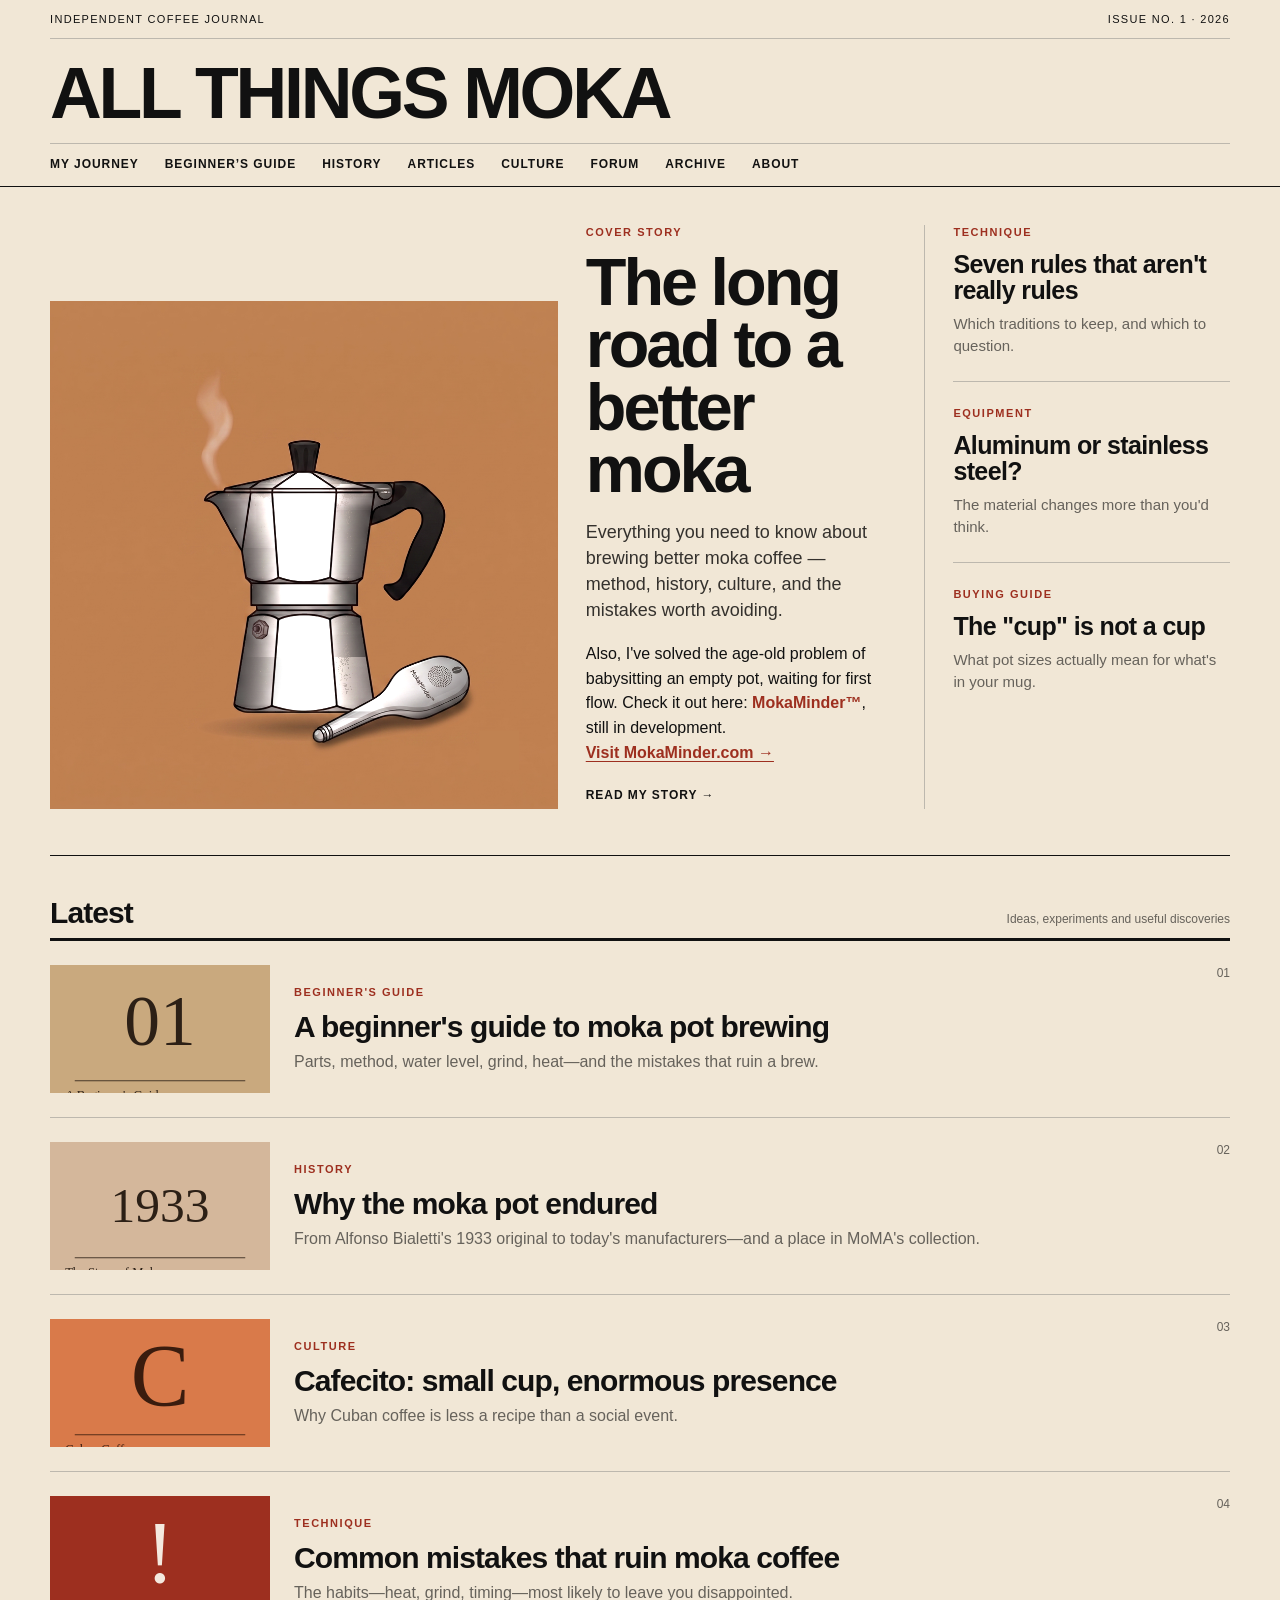
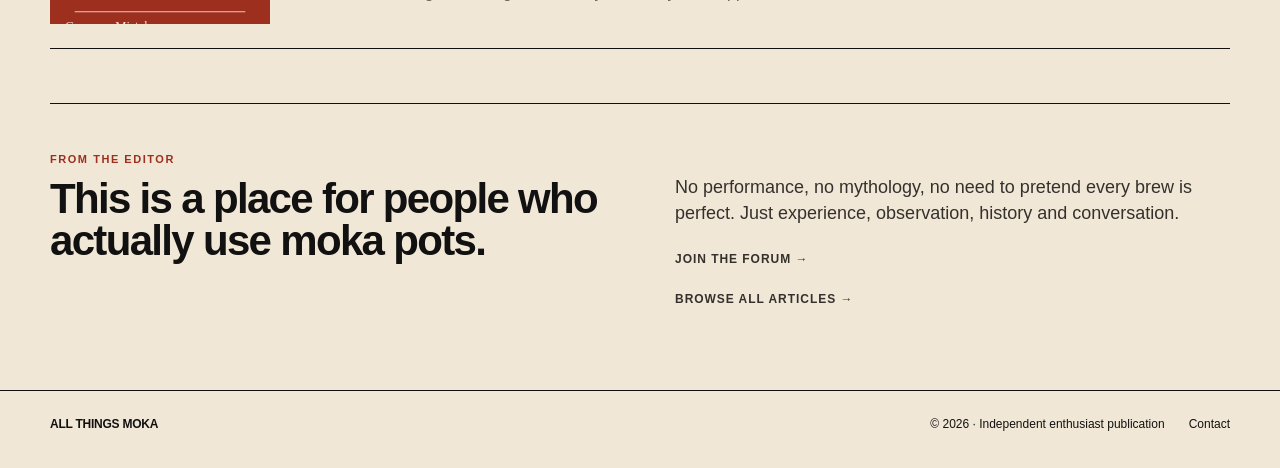
==== index.html @ 4fb70449 "Add files via upload" ====
<!doctype html>
<html lang="en">
<head>
<meta charset="utf-8">
<meta name="viewport" content="width=device-width,initial-scale=1">
<title>All Things Moka</title>
<meta name="description" content="An independent magazine devoted to moka coffee, technique, history and culture.">
<link rel="stylesheet" href="style.css">
</head>
<body>
<header class="masthead">
  <div class="masthead-top wrap">
    <span>Independent coffee journal</span>
    <span>Issue No. 1 · 2026</span>
  </div>
  <div class="brand-row wrap">
    <a class="brand" href="index.html">ALL THINGS MOKA</a>
  </div>
  <nav class="nav wrap" aria-label="Main navigation">
    <a href="my-moka-journey.html">My Journey</a>
    <a href="brewing-guide.html">Beginner’s Guide</a>
    <a href="moka-pot-history.html">History</a>
    <a href="articles.html">Articles</a>
    <a href="cuban-coffee.html">Culture</a>
    <a href="forum.html">Forum</a>
    <a href="archive.html">Archive</a>
    <a href="about.html">About</a>
  </nav>
</header>

<main class="wrap">
  <section class="lead-grid">
    <article class="lead-story">
      <a class="lead-image" href="my-moka-journey.html"><img src="hero.png" alt="Illustrated moka pot"></a>
      <div class="lead-copy">
        <p class="kicker">Cover story</p>
        <h1><a href="my-moka-journey.html">The long road to a better moka</a></h1>
        <p class="dek">Everything you need to know about brewing better moka coffee — method, history, culture, and the mistakes worth avoiding.</p>
        <p class="mokaminder-intro">Also, I've solved the age-old problem of babysitting an empty pot, waiting for first flow. Check it out here: <strong class="mokaminder-name">MokaMinder™</strong>, still in development. <a class="mokaminder-name" href="https://mokaminder.com" target="_blank" rel="noopener">Visit MokaMinder.com →</a></p>
        <a class="read-link" href="my-moka-journey.html">Read my story →</a>
      </div>
    </article>

    <aside class="side-stories">
      <article>
        <p class="kicker">Technique</p>
        <h2><a href="moka-myths.html">Seven rules that aren't really rules</a></h2>
        <p>Which traditions to keep, and which to question.</p>
      </article>
      <article>
        <p class="kicker">Equipment</p>
        <h2><a href="aluminum-vs-stainless.html">Aluminum or stainless steel?</a></h2>
        <p>The material changes more than you'd think.</p>
      </article>
      <article>
        <p class="kicker">Buying guide</p>
        <h2><a href="moka-pot-sizes.html">The "cup" is not a cup</a></h2>
        <p>What pot sizes actually mean for what's in your mug.</p>
      </article>
    </aside>
  </section>

  <section class="latest">
    <div class="section-head">
      <h2>Latest</h2>
      <span>Ideas, experiments and useful discoveries</span>
    </div>

    <div class="story-list">
      <article class="story-row">
        <a class="story-image" href="brewing-guide.html"><img src="guide.svg" alt="A beginner's guide to moka pot brewing"></a>
        <div>
          <p class="kicker">Beginner's Guide</p>
          <h3><a href="brewing-guide.html">A beginner's guide to moka pot brewing</a></h3>
          <p>Parts, method, water level, grind, heat—and the mistakes that ruin a brew.</p>
        </div>
        <span class="number">01</span>
      </article>

      <article class="story-row">
        <a class="story-image" href="moka-pot-history.html"><img src="history.svg" alt="Historic moka pot"></a>
        <div>
          <p class="kicker">History</p>
          <h3><a href="moka-pot-history.html">Why the moka pot endured</a></h3>
          <p>From Alfonso Bialetti's 1933 original to today's manufacturers—and a place in MoMA's collection.</p>
        </div>
        <span class="number">02</span>
      </article>

      <article class="story-row">
        <a class="story-image" href="cuban-coffee.html"><img src="cuban.svg" alt="Cuban coffee"></a>
        <div>
          <p class="kicker">Culture</p>
          <h3><a href="cuban-coffee.html">Cafecito: small cup, enormous presence</a></h3>
          <p>Why Cuban coffee is less a recipe than a social event.</p>
        </div>
        <span class="number">03</span>
      </article>

      <article class="story-row">
        <a class="story-image" href="brewing-guide.html#common-mistakes"><img src="mistakes.svg" alt="Common mistakes that ruin moka coffee"></a>
        <div>
          <p class="kicker">Technique</p>
          <h3><a href="brewing-guide.html#common-mistakes">Common mistakes that ruin moka coffee</a></h3>
          <p>The habits—heat, grind, timing—most likely to leave you disappointed.</p>
        </div>
        <span class="number">04</span>
      </article>
    </div>
  </section>

  <section class="closing-grid">
    <div>
      <p class="kicker">From the editor</p>
      <h2>This is a place for people who actually use moka pots.</h2>
    </div>
    <div>
      <p>No performance, no mythology, no need to pretend every brew is perfect. Just experience, observation, history and conversation.</p>
      <a class="read-link" href="forum.html">Join the forum →</a>
      <p style="margin-top:14px"><a class="read-link" href="articles.html">Browse all articles →</a></p>
    </div>
  </section>
</main>

<footer class="footer">
  <div class="wrap footer-inner">
    <strong>ALL THINGS MOKA</strong>
    <span>© 2026 · Independent enthusiast publication</span>
    <a href="contact.html">Contact</a>
  </div>
</footer>
</body>
</html>
---- style.css ----
:root{
  --paper:#f1e7d6;
  --ink:#111;
  --muted:#66625b;
  --rule:#bdb8ae;
  --accent:#9d2f1f;
  --max:1180px;
}
*{box-sizing:border-box}
html{scroll-behavior:smooth}
body{margin:0;background:var(--paper);color:var(--ink);font-family:Arial,Helvetica,sans-serif;line-height:1.45}
a{color:inherit;text-decoration:none}
img{display:block;max-width:100%}
.wrap{width:min(var(--max),calc(100% - 40px));margin:auto}
.masthead{border-bottom:1px solid var(--ink);background:var(--paper)}
.masthead-top{display:flex;justify-content:space-between;padding:12px 0 10px;border-bottom:1px solid var(--rule);font-size:11px;letter-spacing:.12em;text-transform:uppercase}
.brand-row{padding:22px 0 18px}
.brand{display:inline-block;font-size:clamp(34px,5.6vw,72px);font-weight:900;letter-spacing:-.045em;line-height:.9}
.nav{display:flex;gap:26px;flex-wrap:wrap;padding:12px 0;border-top:1px solid var(--rule);font-size:12px;font-weight:700;letter-spacing:.08em;text-transform:uppercase}
.nav a:hover,.read-link:hover{color:var(--accent)}
.lead-grid{display:grid;grid-template-columns:minmax(0,2.2fr) minmax(270px,.8fr);gap:34px;padding:38px 0 46px;border-bottom:1px solid var(--ink)}
.lead-story{display:grid;grid-template-columns:minmax(0,1.25fr) minmax(280px,.75fr);gap:28px;align-items:end}
.lead-image{background:#ddd5ca;min-height:500px;display:grid;place-items:center;overflow:hidden}
.lead-image img{width:100%;height:100%;object-fit:cover}
.lead-copy{padding-bottom:4px}
.kicker{margin:0 0 10px;color:var(--accent);font-size:11px;font-weight:800;letter-spacing:.14em;text-transform:uppercase}
h1,h2,h3,p{margin-top:0}
.lead-copy h1{font-size:clamp(42px,5.2vw,74px);line-height:.94;letter-spacing:-.045em;margin:0 0 18px}
.lead-copy h1 a:hover,.side-stories h2 a:hover,.story-row h3 a:hover{color:var(--accent)}
.dek{font-size:18px;line-height:1.45;color:#34312d;margin-bottom:18px}
.read-link{font-size:12px;font-weight:800;letter-spacing:.08em;text-transform:uppercase}
.side-stories{border-left:1px solid var(--rule);padding-left:28px}
.side-stories article{padding:0 0 24px;margin:0 0 24px;border-bottom:1px solid var(--rule)}
.side-stories article:last-child{border-bottom:0;margin-bottom:0;padding-bottom:0}
.side-stories h2{font-size:25px;line-height:1.05;letter-spacing:-.025em;margin:0 0 10px}
.side-stories p:not(.kicker){color:var(--muted);font-size:15px;margin:0}
.latest{padding:42px 0 54px}
.section-head{display:flex;justify-content:space-between;align-items:end;padding-bottom:10px;border-bottom:3px solid var(--ink)}
.section-head h2{font-size:30px;line-height:1;margin:0;letter-spacing:-.03em}
.section-head span{font-size:12px;color:var(--muted)}
.story-list{border-bottom:1px solid var(--ink)}
.story-row{display:grid;grid-template-columns:220px minmax(0,1fr) 54px;gap:24px;align-items:center;padding:24px 0;border-bottom:1px solid var(--rule)}
.story-row:last-child{border-bottom:0}
.story-image{height:128px;background:#ddd5ca;overflow:hidden}
.story-image img{width:100%;height:100%;object-fit:cover}
.story-row h3{font-size:30px;line-height:1.04;letter-spacing:-.03em;margin:0 0 8px}
.story-row p:not(.kicker){color:var(--muted);margin:0}
.number{justify-self:end;align-self:start;font-size:12px;color:var(--muted)}
.closing-grid{display:grid;grid-template-columns:1fr 1fr;gap:70px;padding:48px 0 62px;border-top:1px solid var(--ink)}
.closing-grid h2{font-size:42px;line-height:1;letter-spacing:-.04em;margin:0}
.closing-grid>div:last-child{font-size:18px;color:#34312d;padding-top:22px}
.footer{border-top:1px solid var(--ink);padding:25px 0 34px}
.footer-inner{display:grid;grid-template-columns:1fr auto auto;gap:24px;align-items:center;font-size:12px}
.footer strong{letter-spacing:-.02em}

/* Article pages */
.topbar{display:none}
.site-header{border-bottom:1px solid var(--ink);padding:22px 0 0}
.site-header .brand{font-size:42px}
.tagline{color:var(--muted);margin:8px 0 16px;font-size:14px}
.article-shell{width:min(800px,calc(100% - 40px));margin:48px auto 70px}
.article-shell .eyebrow{display:block;color:var(--accent);font-size:11px;font-weight:800;letter-spacing:.14em;text-transform:uppercase;margin-bottom:12px}
.article-shell h1{font-size:clamp(42px,7vw,74px);line-height:.95;letter-spacing:-.045em;margin:0 0 22px}
.article-shell h2{font-size:30px;line-height:1.05;letter-spacing:-.03em;margin-top:42px}
.article-shell p,.article-shell li{font-size:18px;line-height:1.65}
.lede{font-size:23px!important;line-height:1.45!important;color:#34312d}
.pullquote{font-size:30px;line-height:1.2;font-weight:700;letter-spacing:-.02em;border-top:1px solid var(--ink);border-bottom:1px solid var(--ink);padding:24px 0;margin:36px 0}
.small{font-size:13px!important;color:var(--muted)}
.button{display:inline-block;border-bottom:1px solid var(--ink);padding-bottom:3px;font-size:12px;font-weight:800;letter-spacing:.08em;text-transform:uppercase}

@media(max-width:900px){
  .lead-grid{grid-template-columns:1fr}
  .lead-story{grid-template-columns:1fr}
  .lead-image{min-height:360px}
  .side-stories{border-left:0;border-top:1px solid var(--rule);padding:26px 0 0;display:grid;grid-template-columns:repeat(3,1fr);gap:24px}
  .side-stories article{border-bottom:0;border-right:1px solid var(--rule);padding-right:20px}
  .side-stories article:last-child{border-right:0}
}
@media(max-width:680px){
  .wrap{width:min(var(--max),calc(100% - 26px))}
  .masthead-top span:last-child{display:none}
  .brand{font-size:38px}
  .nav{gap:16px}
  .lead-grid{padding-top:24px}
  .lead-copy h1{font-size:46px}
  .side-stories{grid-template-columns:1fr}
  .side-stories article{border-right:0;border-bottom:1px solid var(--rule);padding:0 0 20px}
  .story-row{grid-template-columns:112px 1fr;gap:16px}
  .story-image{height:94px}
  .story-row h3{font-size:22px}
  .number{display:none}
  .section-head span{display:none}
  .closing-grid{grid-template-columns:1fr;gap:20px}
  .closing-grid h2{font-size:34px}
  .footer-inner{grid-template-columns:1fr;gap:8px}
}

.mokaminder-intro{font-size:1rem;line-height:1.55;margin:1.15rem 0 1rem;max-width:52rem}.mokaminder-intro a{font-weight:700;text-decoration:underline;text-underline-offset:3px;white-space:nowrap}
.article-shell>p>a[href*="mokaminder"]{white-space:nowrap}
.mokaminder-name{color:var(--accent);font-weight:800}
a.mokaminder-name{text-decoration:underline;text-underline-offset:3px;white-space:nowrap}

/* Resource box + article lists */
.article-shell ul,.article-shell ol{padding-left:22px}
.article-shell li{margin:0 0 10px}
.article-shell li strong{color:var(--ink)}
.resource-box{border:1px solid var(--ink);background:#efe9dd;padding:clamp(20px,4vw,32px);margin:42px 0 12px}
.resource-box h2{margin-top:0;font-size:26px}
.resource-box ul{margin:0;padding-left:20px}
.resource-box li{font-size:16px;line-height:1.55;margin-bottom:10px}
.resource-box a{text-decoration:underline;text-underline-offset:3px;font-weight:700}
.resource-box a:hover{color:var(--accent)}
.article-shell a[target="_blank"]{text-decoration:underline;text-underline-offset:3px}
.article-shell a[target="_blank"]:hover{color:var(--accent)}
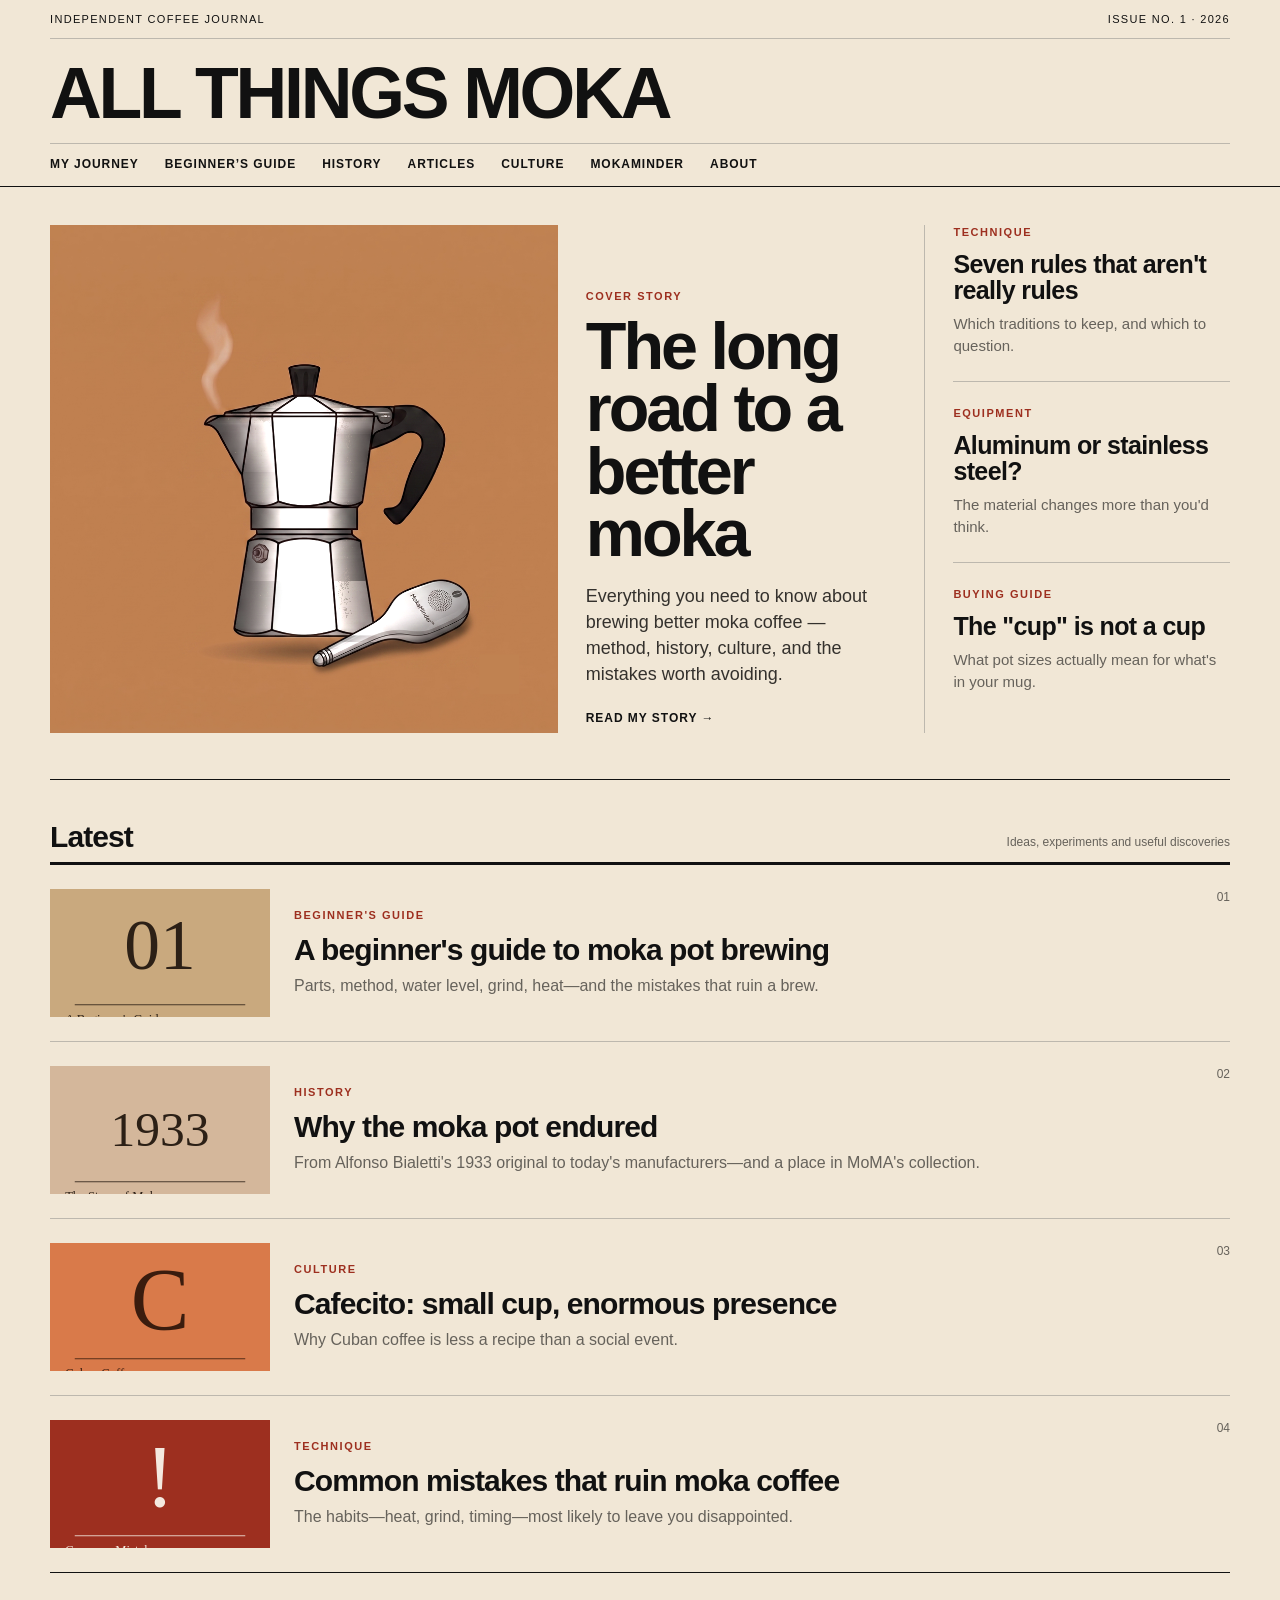
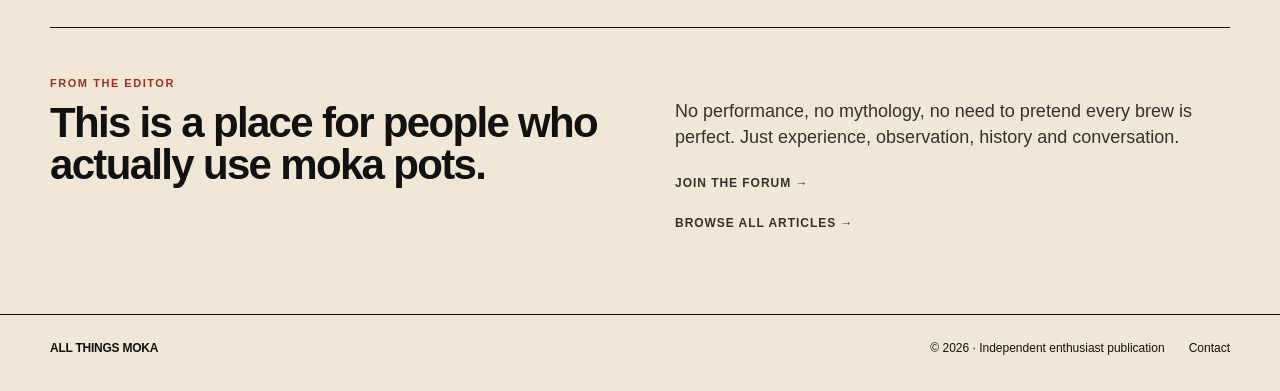
==== commit 36ed6791: "Add files via upload" ====
--- a/index.html
+++ b/index.html
@@ -22,8 +22,7 @@
     <a href="moka-pot-history.html">History</a>
     <a href="articles.html">Articles</a>
     <a href="cuban-coffee.html">Culture</a>
-    <a href="forum.html">Forum</a>
-    <a href="archive.html">Archive</a>
+    <a href="https://mokaminder.com" target="_blank" rel="noopener">MokaMinder</a>
     <a href="about.html">About</a>
   </nav>
 </header>
@@ -36,7 +35,6 @@
         <p class="kicker">Cover story</p>
         <h1><a href="my-moka-journey.html">The long road to a better moka</a></h1>
         <p class="dek">Everything you need to know about brewing better moka coffee — method, history, culture, and the mistakes worth avoiding.</p>
-        <p class="mokaminder-intro">Also, I've solved the age-old problem of babysitting an empty pot, waiting for first flow. Check it out here: <strong class="mokaminder-name">MokaMinder™</strong>, still in development. <a class="mokaminder-name" href="https://mokaminder.com" target="_blank" rel="noopener">Visit MokaMinder.com →</a></p>
         <a class="read-link" href="my-moka-journey.html">Read my story →</a>
       </div>
     </article>
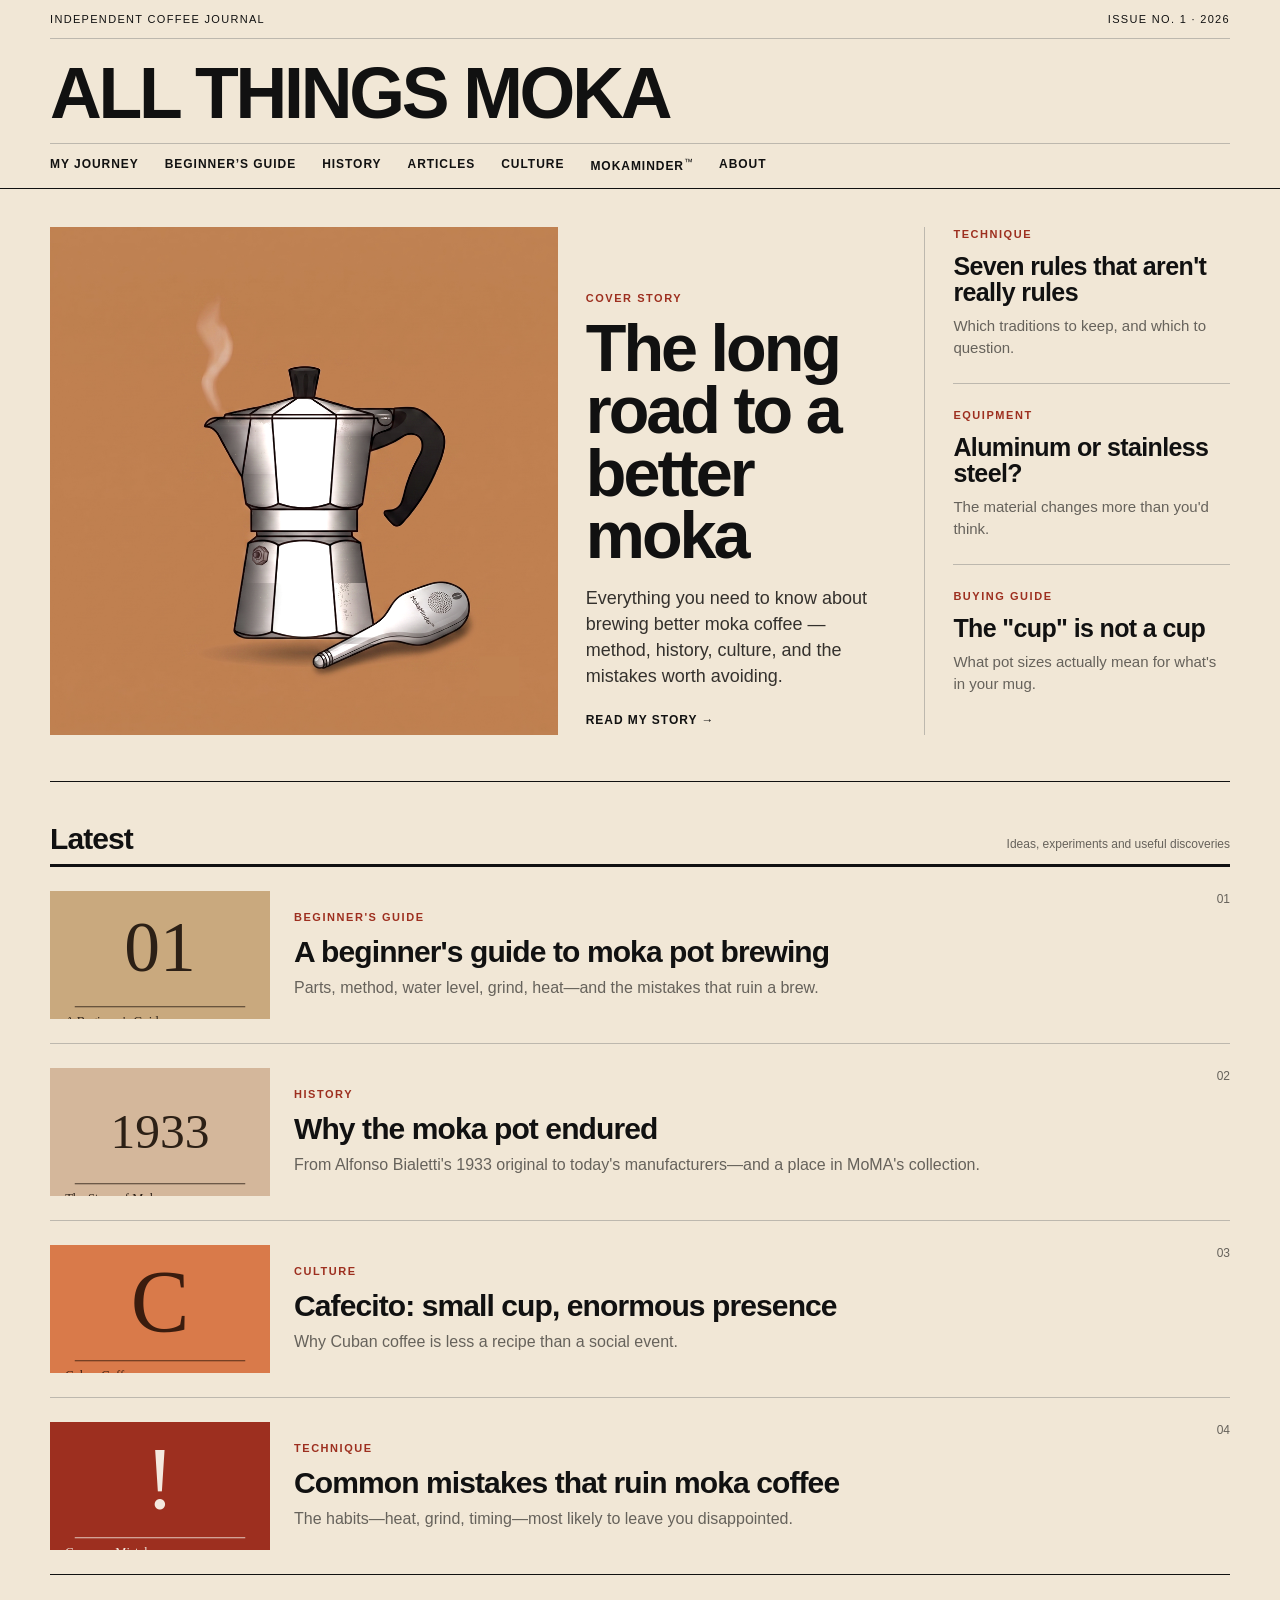
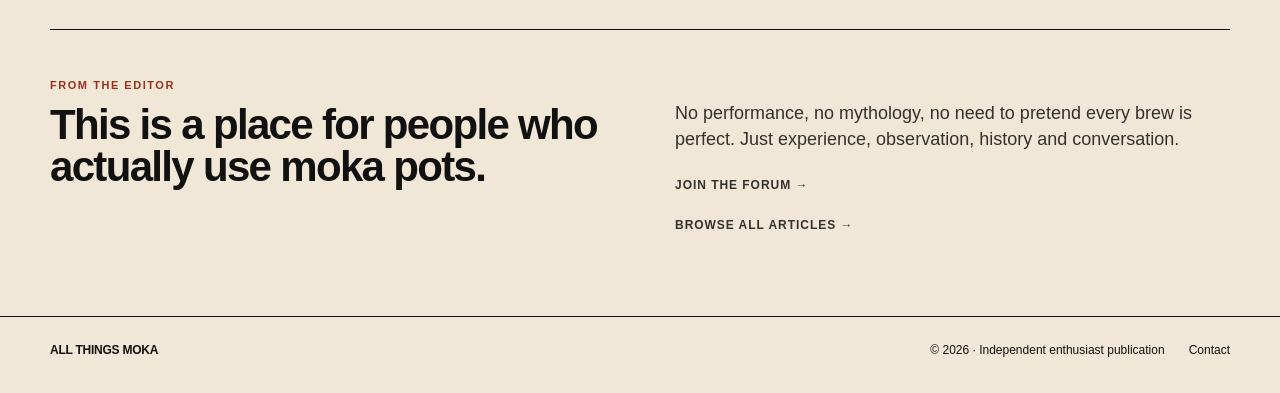
==== commit 93102e38: "Add files via upload" ====
--- a/index.html
+++ b/index.html
@@ -22,7 +22,7 @@
     <a href="moka-pot-history.html">History</a>
     <a href="articles.html">Articles</a>
     <a href="cuban-coffee.html">Culture</a>
-    <a href="https://mokaminder.com" target="_blank" rel="noopener">MokaMinder</a>
+    <a href="https://mokaminder.com" target="_blank" rel="noopener">MokaMinder<span class="tm">™</span></a>
     <a href="about.html">About</a>
   </nav>
 </header>
--- a/style.css
+++ b/style.css
@@ -17,6 +17,7 @@
 .brand-row{padding:22px 0 18px}
 .brand{display:inline-block;font-size:clamp(34px,5.6vw,72px);font-weight:900;letter-spacing:-.045em;line-height:.9}
 .nav{display:flex;gap:26px;flex-wrap:wrap;padding:12px 0;border-top:1px solid var(--rule);font-size:12px;font-weight:700;letter-spacing:.08em;text-transform:uppercase}
+.nav .tm{font-weight:400;letter-spacing:normal;text-transform:none;font-size:9px;vertical-align:super}
 .nav a:hover,.read-link:hover{color:var(--accent)}
 .lead-grid{display:grid;grid-template-columns:minmax(0,2.2fr) minmax(270px,.8fr);gap:34px;padding:38px 0 46px;border-bottom:1px solid var(--ink)}
 .lead-story{display:grid;grid-template-columns:minmax(0,1.25fr) minmax(280px,.75fr);gap:28px;align-items:end}
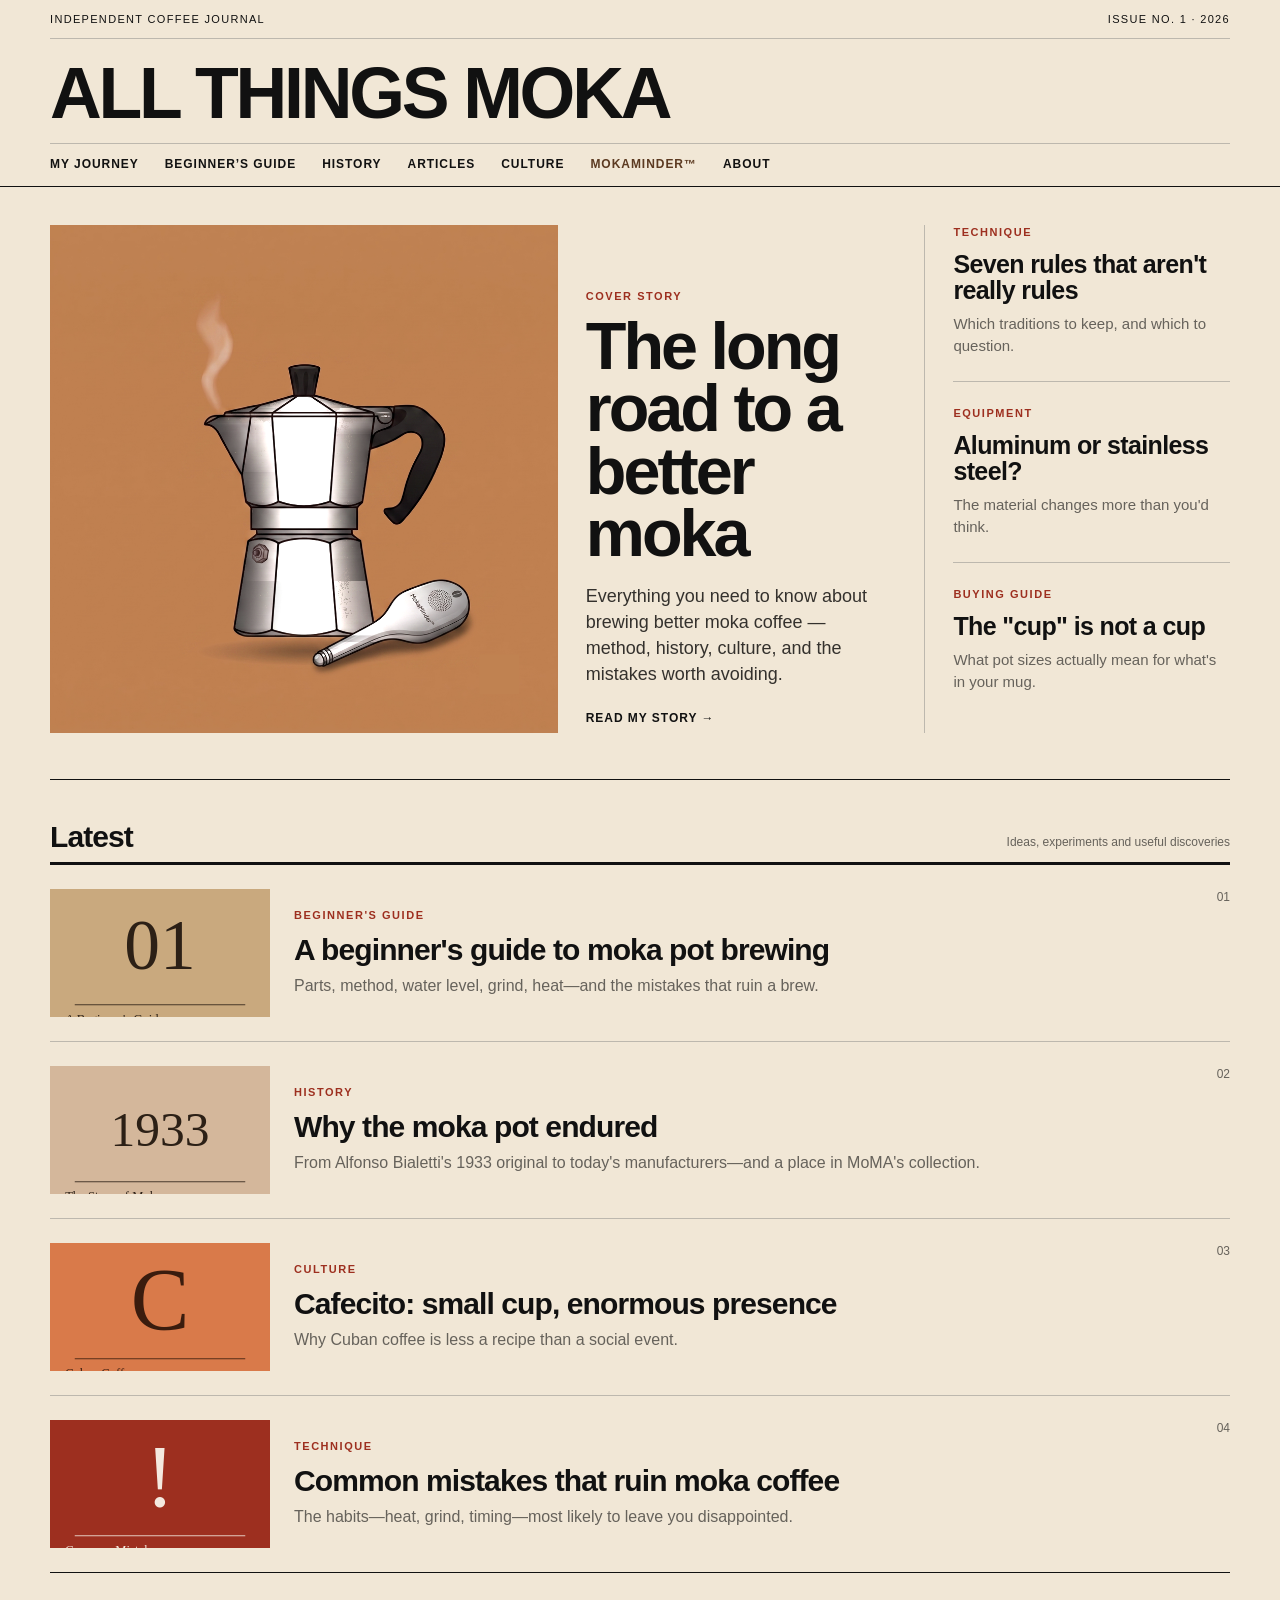
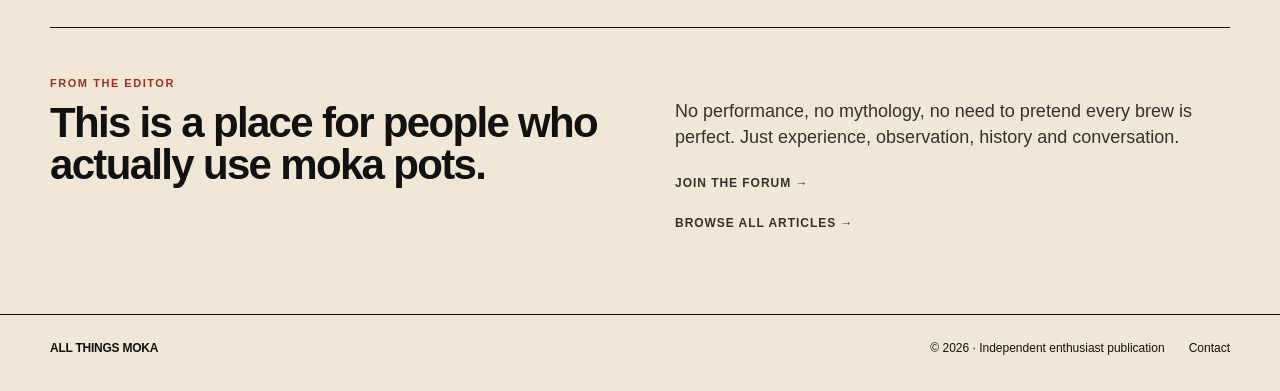
==== commit 10576e7e: "Add files via upload" ====
--- a/index.html
+++ b/index.html
@@ -22,7 +22,7 @@
     <a href="moka-pot-history.html">History</a>
     <a href="articles.html">Articles</a>
     <a href="cuban-coffee.html">Culture</a>
-    <a href="https://mokaminder.com" target="_blank" rel="noopener">MokaMinder<span class="tm">™</span></a>
+    <a href="https://mokaminder.com" target="_blank" rel="noopener" class="mokaminder-tab">MokaMinder™</a>
     <a href="about.html">About</a>
   </nav>
 </header>
--- a/style.css
+++ b/style.css
@@ -17,7 +17,7 @@
 .brand-row{padding:22px 0 18px}
 .brand{display:inline-block;font-size:clamp(34px,5.6vw,72px);font-weight:900;letter-spacing:-.045em;line-height:.9}
 .nav{display:flex;gap:26px;flex-wrap:wrap;padding:12px 0;border-top:1px solid var(--rule);font-size:12px;font-weight:700;letter-spacing:.08em;text-transform:uppercase}
-.nav .tm{font-weight:400;letter-spacing:normal;text-transform:none;font-size:9px;vertical-align:super}
+.nav a.mokaminder-tab{color:#5c3a21}
 .nav a:hover,.read-link:hover{color:var(--accent)}
 .lead-grid{display:grid;grid-template-columns:minmax(0,2.2fr) minmax(270px,.8fr);gap:34px;padding:38px 0 46px;border-bottom:1px solid var(--ink)}
 .lead-story{display:grid;grid-template-columns:minmax(0,1.25fr) minmax(280px,.75fr);gap:28px;align-items:end}
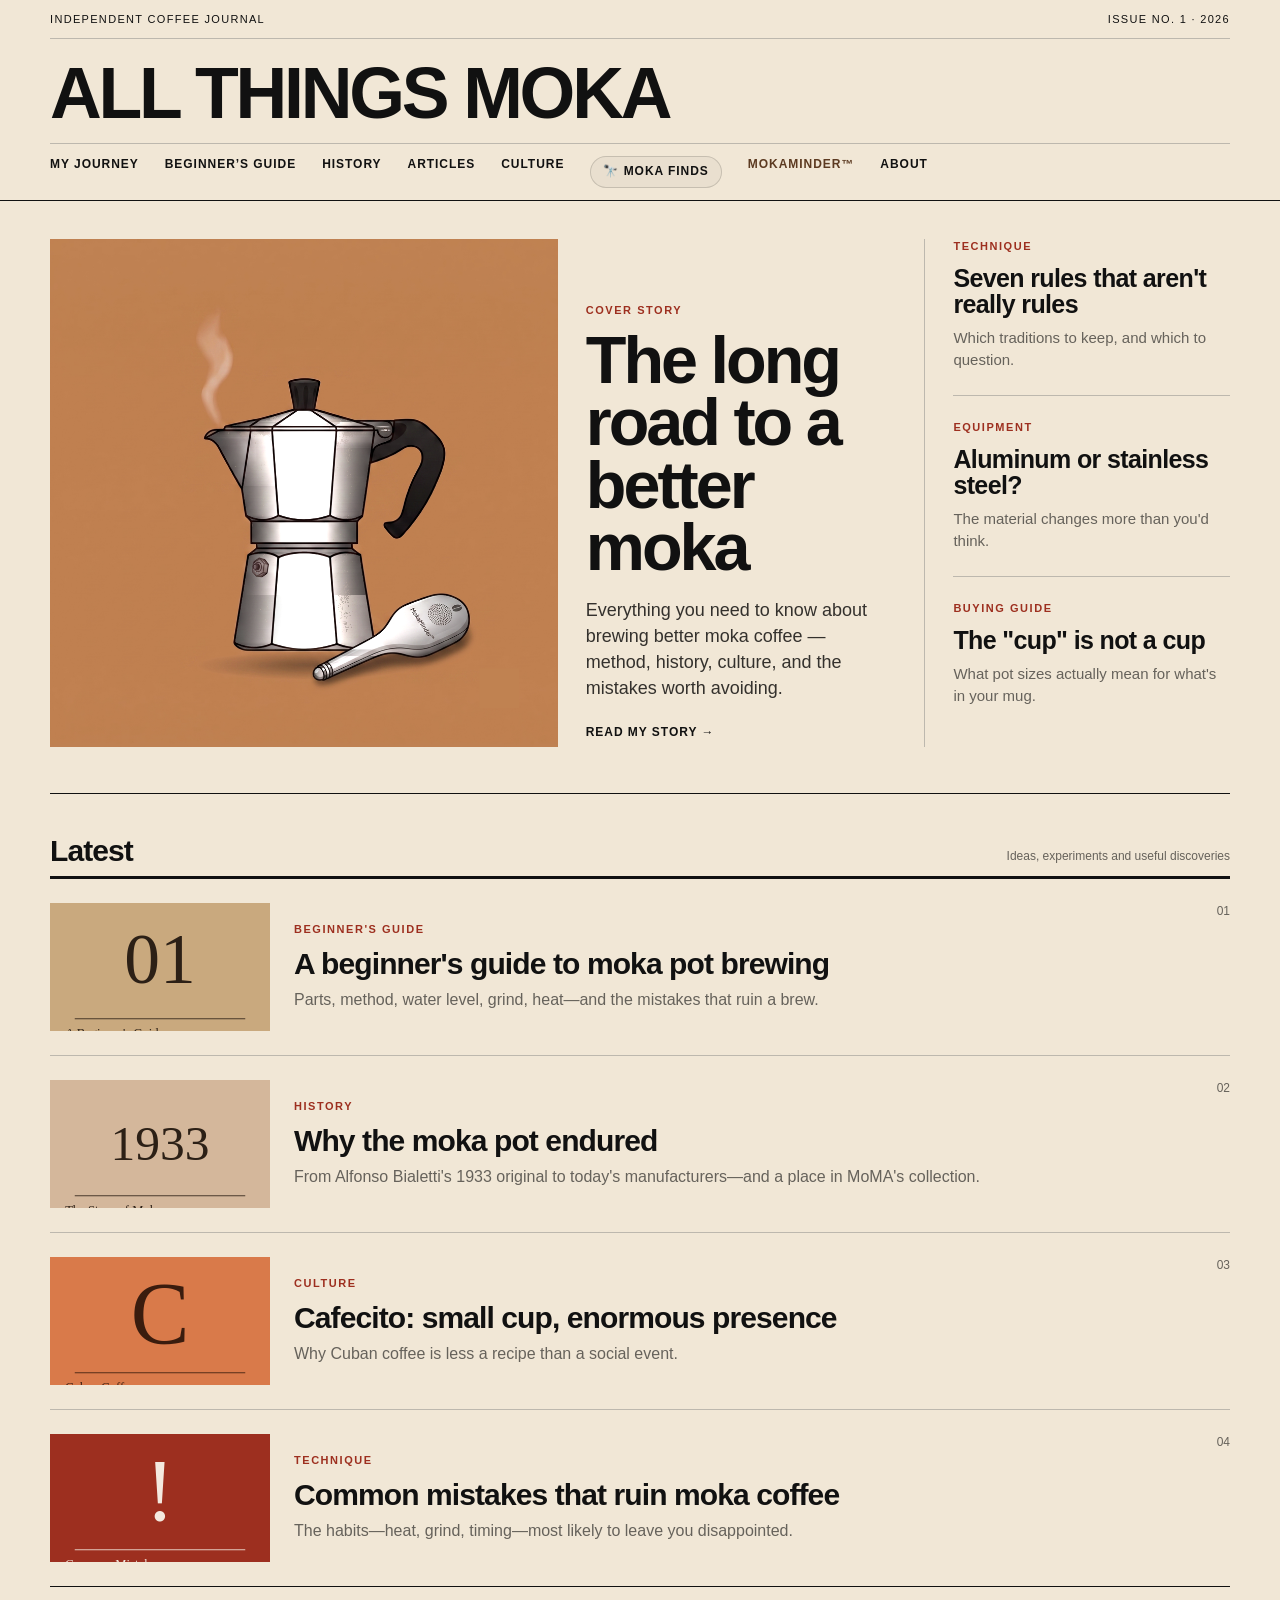
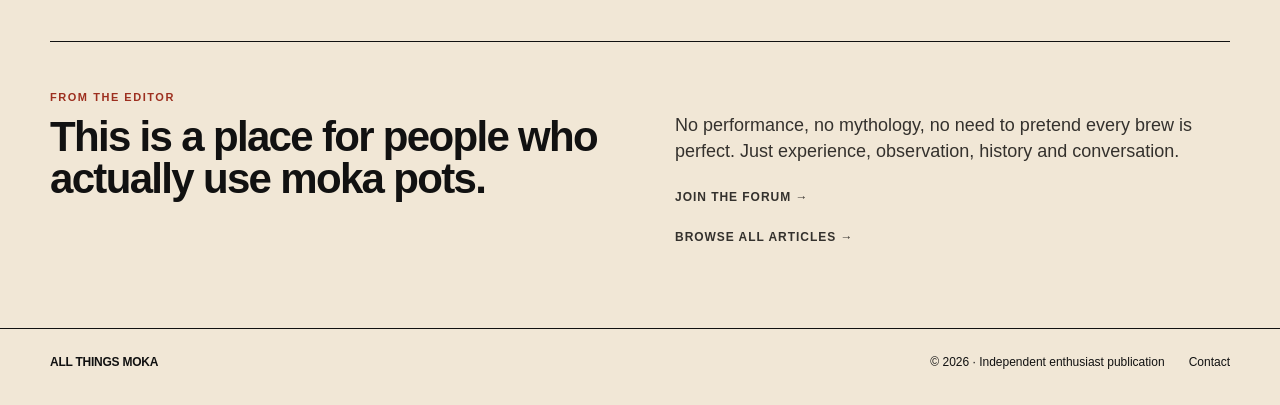
==== commit 4467b39d: "index.html" ====
--- a/index.html
+++ b/index.html
@@ -6,6 +6,50 @@
 <title>All Things Moka</title>
 <meta name="description" content="An independent magazine devoted to moka coffee, technique, history and culture.">
 <link rel="stylesheet" href="style.css">
+<style>
+  /* --- Moka Finds dropdown (self-contained; safe to move into style.css later) --- */
+  .nav-dropdown { position: relative; display: inline-block; }
+  .nav-dropdown summary {
+    cursor: pointer;
+    list-style: none;
+    padding: 6px 12px;
+    border-radius: 999px;
+    border: 1px solid rgba(0,0,0,0.15);
+    font: inherit;
+    color: inherit;
+    background: rgba(0,0,0,0.03);
+    transition: background 0.15s ease;
+  }
+  .nav-dropdown summary::-webkit-details-marker { display: none; }
+  .nav-dropdown summary:hover { background: rgba(0,0,0,0.08); }
+  .nav-dropdown[open] summary { background: rgba(0,0,0,0.1); }
+  .nav-dropdown-panel {
+    position: absolute;
+    top: calc(100% + 8px);
+    left: 0;
+    min-width: 260px;
+    background: #fff;
+    border: 1px solid rgba(0,0,0,0.12);
+    border-radius: 10px;
+    box-shadow: 0 8px 24px rgba(0,0,0,0.12);
+    padding: 8px;
+    display: flex;
+    flex-direction: column;
+    gap: 2px;
+    z-index: 20;
+  }
+  .nav-dropdown-panel a {
+    padding: 8px 10px;
+    border-radius: 6px;
+    font-size: 0.92em;
+    white-space: normal;
+    text-decoration: none;
+  }
+  .nav-dropdown-panel a:hover { background: rgba(0,0,0,0.06); }
+  @media (max-width: 640px) {
+    .nav-dropdown-panel { left: auto; right: 0; }
+  }
+</style>
 </head>
 <body>
 <header class="masthead">
@@ -22,6 +66,15 @@
     <a href="moka-pot-history.html">History</a>
     <a href="articles.html">Articles</a>
     <a href="cuban-coffee.html">Culture</a>
+    <details class="nav-dropdown">
+      <summary>🔭 Moka Finds</summary>
+      <div class="nav-dropdown-panel">
+        <a href="https://www.flickr.com/photos/203706660@N04/albums/72177720329794274/" target="_blank" rel="noopener">🗄️ The 860-pot archive — one collector's Flickr catalog</a>
+        <a href="https://ibb.co/album/C5qq0c" target="_blank" rel="noopener">🗄️ Same collector, on ImgBB — sortable by name</a>
+        <a href="https://eu.zonerama.com/NotaMokapot/Album/14996413" target="_blank" rel="noopener">🗃️ Moka Pot List — 855 more, on Zonerama</a>
+        <a href="https://imgur.com/a/SKjTfQp" target="_blank" rel="noopener">📷 Pot Spotting — a growing photo album</a>
+      </div>
+    </details>
     <a href="https://mokaminder.com" target="_blank" rel="noopener" class="mokaminder-tab">MokaMinder™</a>
     <a href="about.html">About</a>
   </nav>
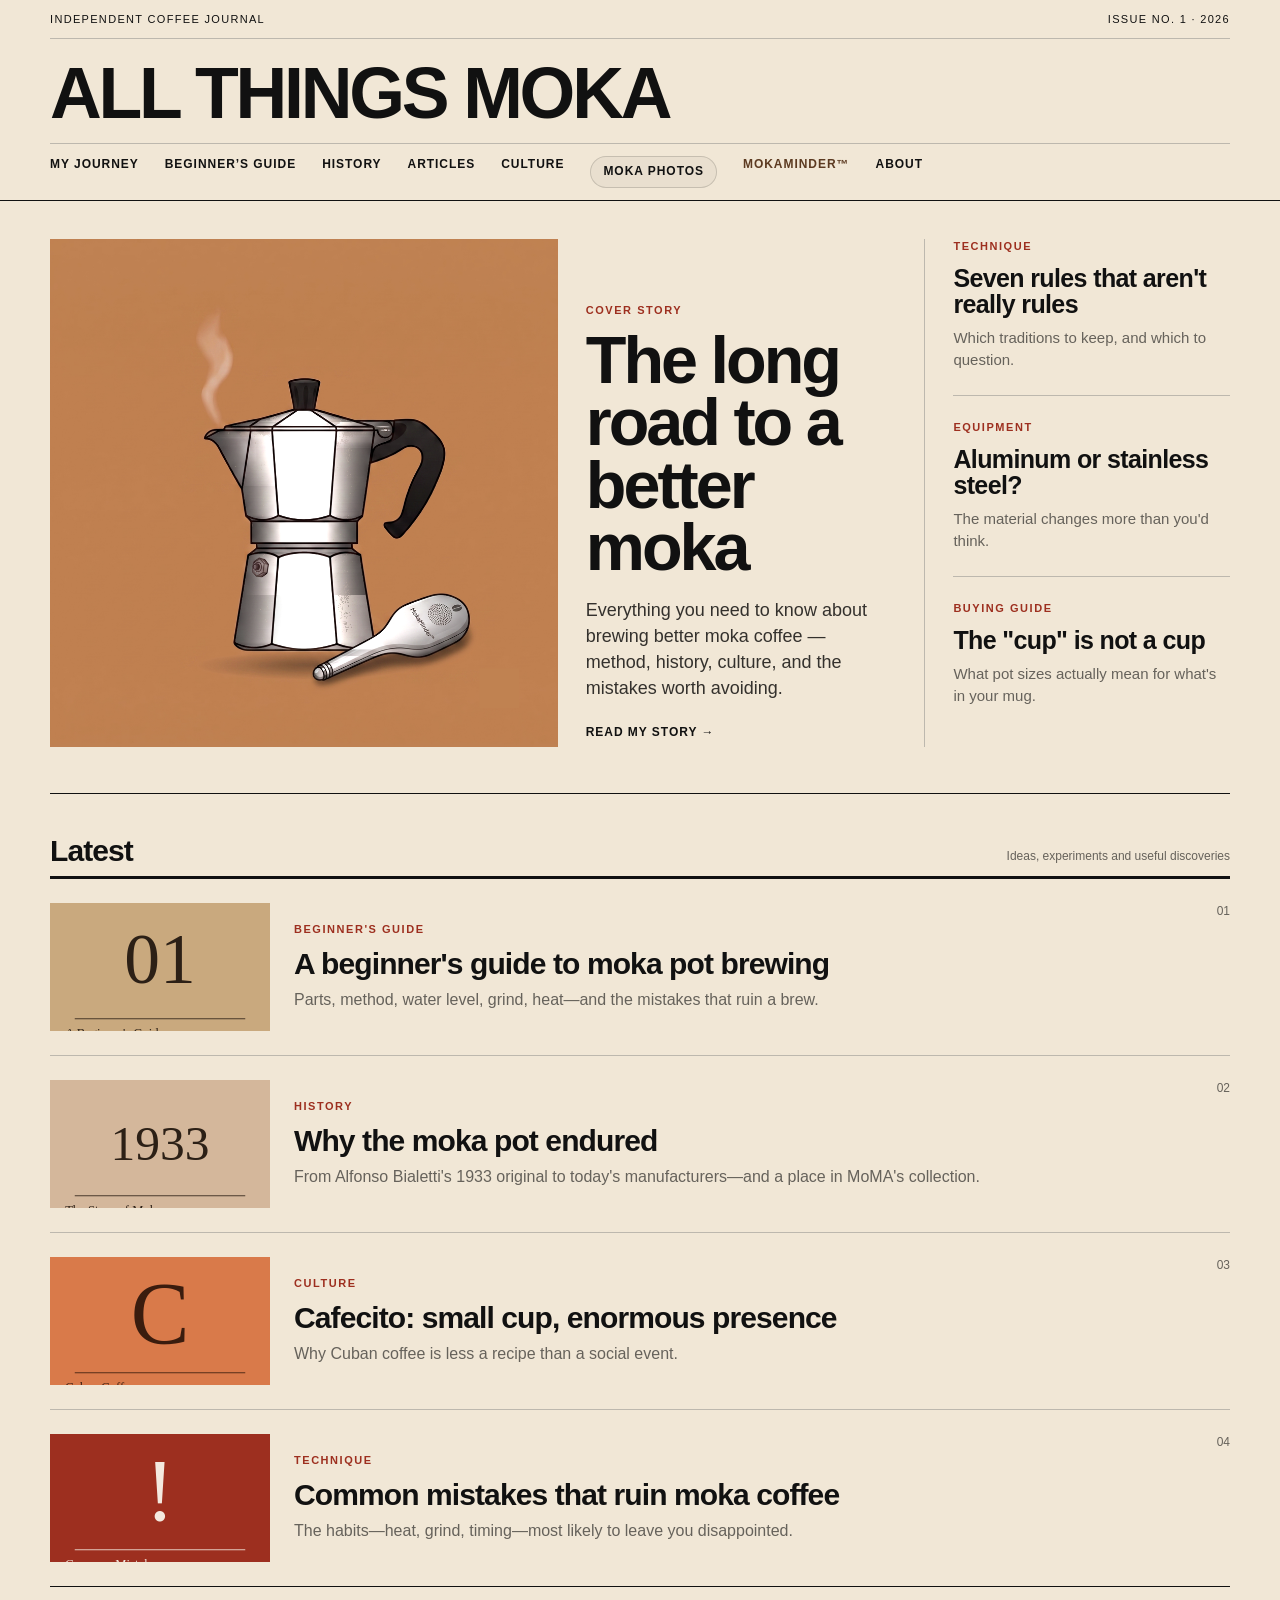
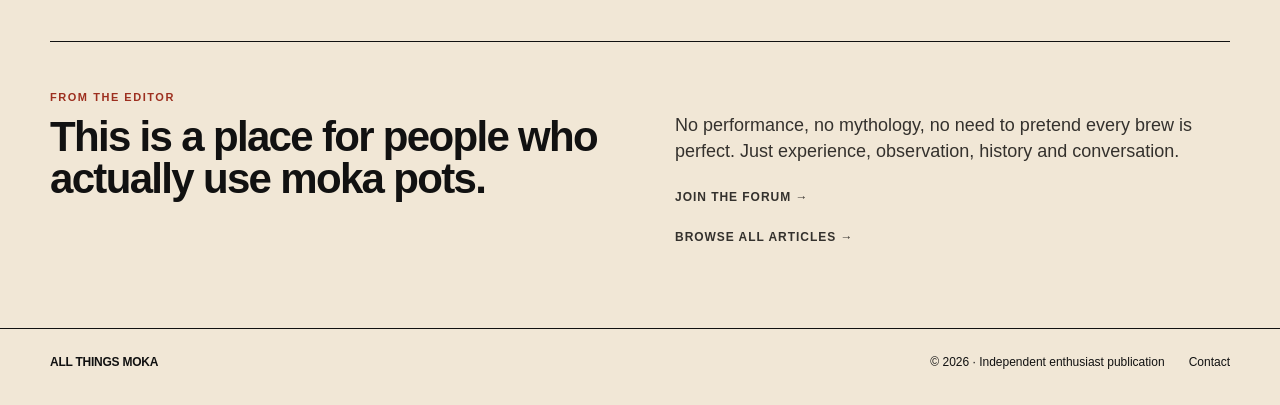
==== commit d1d97518: "index.html" ====
--- a/index.html
+++ b/index.html
@@ -67,10 +67,9 @@
     <a href="articles.html">Articles</a>
     <a href="cuban-coffee.html">Culture</a>
     <details class="nav-dropdown">
-      <summary>🔭 Moka Finds</summary>
+      <summary>Moka Photos</summary>
       <div class="nav-dropdown-panel">
         <a href="https://www.flickr.com/photos/203706660@N04/albums/72177720329794274/" target="_blank" rel="noopener">🗄️ The 860-pot archive — one collector's Flickr catalog</a>
-        <a href="https://ibb.co/album/C5qq0c" target="_blank" rel="noopener">🗄️ Same collector, on ImgBB — sortable by name</a>
         <a href="https://eu.zonerama.com/NotaMokapot/Album/14996413" target="_blank" rel="noopener">🗃️ Moka Pot List — 855 more, on Zonerama</a>
         <a href="https://imgur.com/a/SKjTfQp" target="_blank" rel="noopener">📷 Pot Spotting — a growing photo album</a>
       </div>
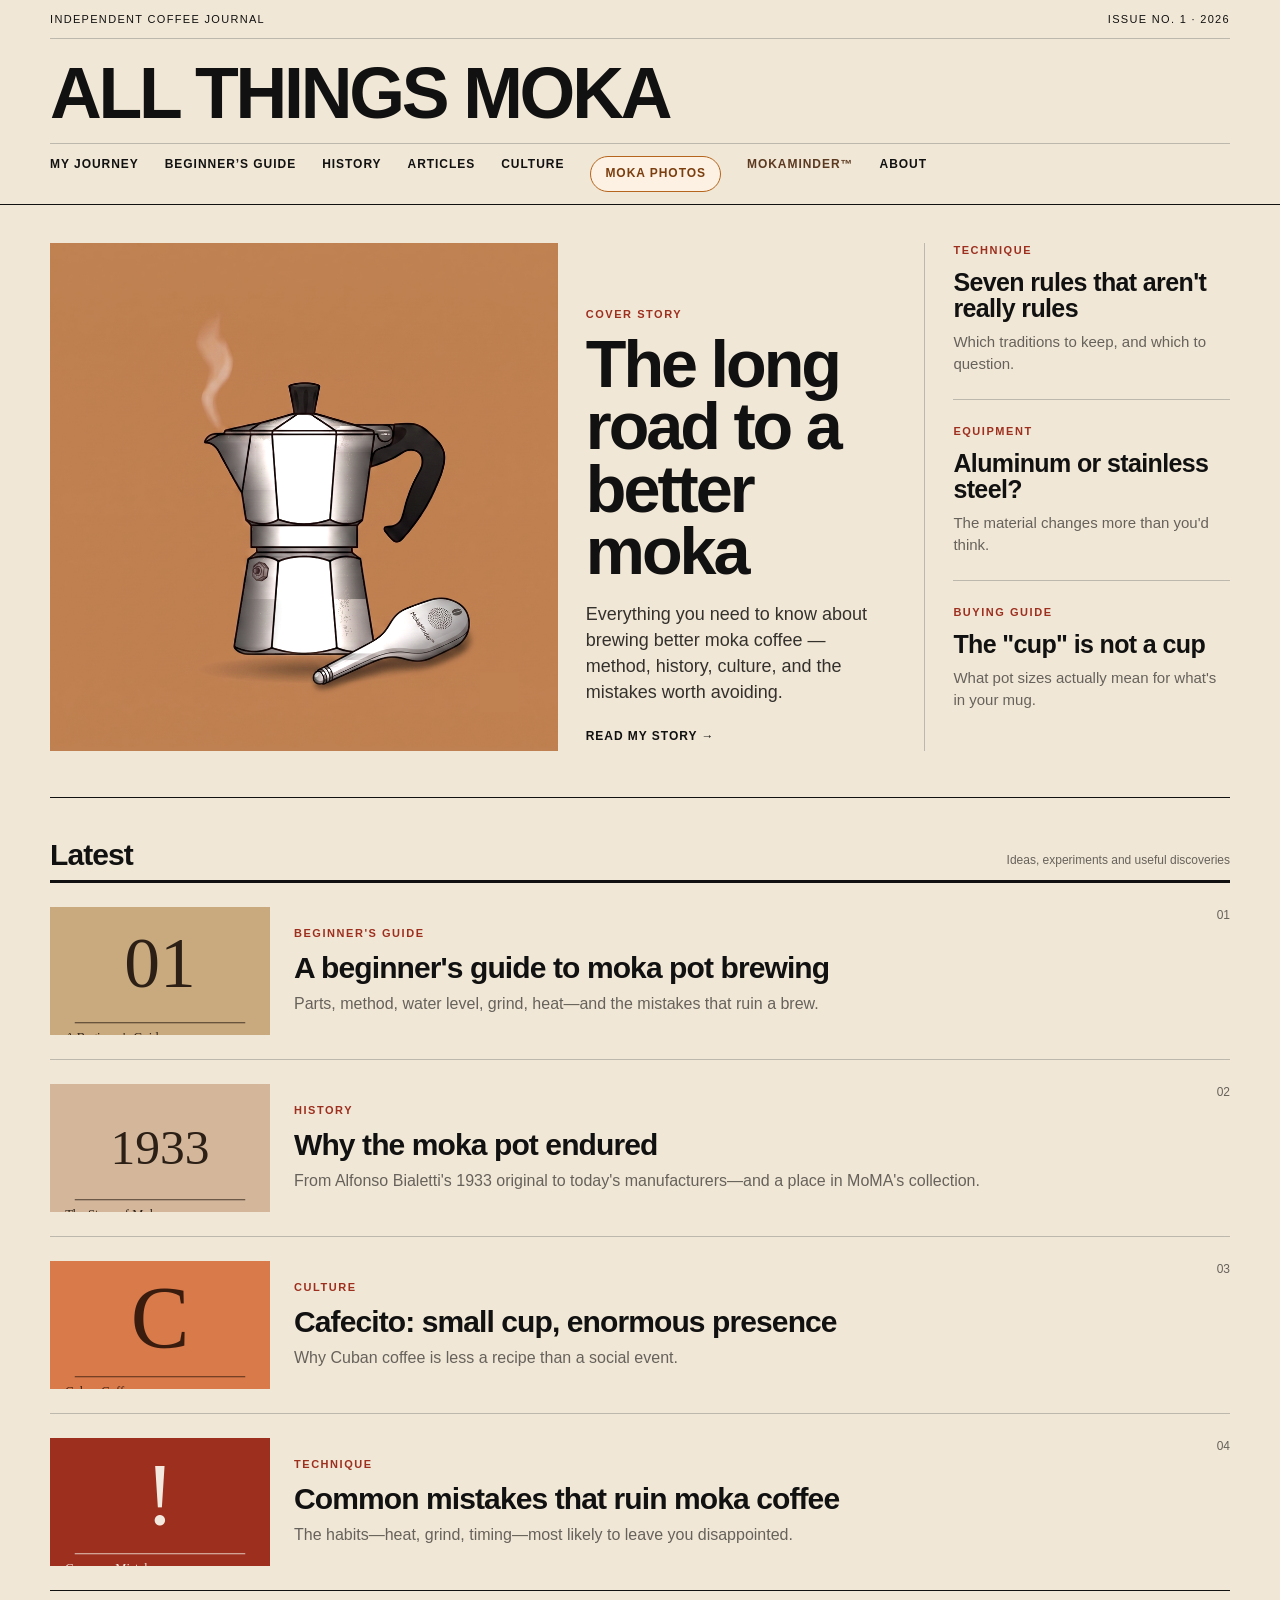
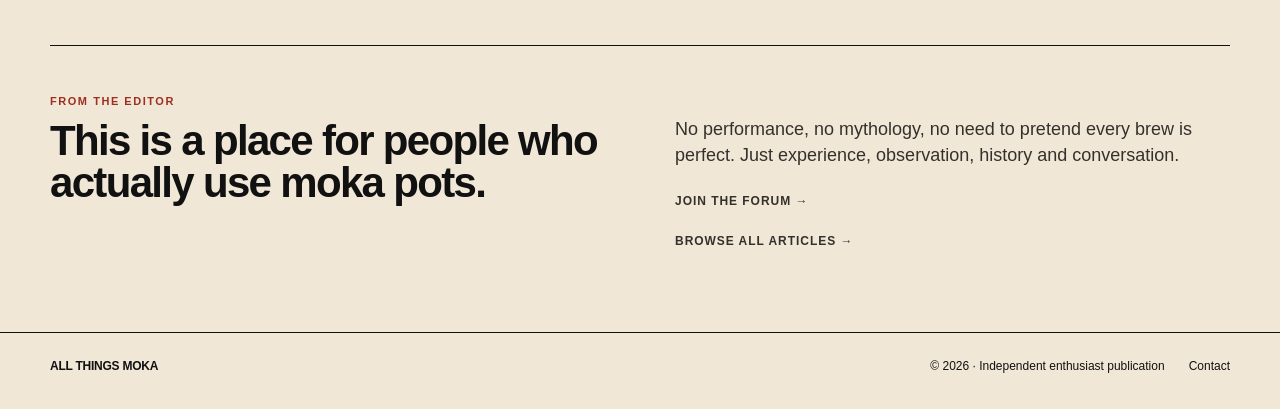
==== commit f13c035b: "index.html" ====
--- a/index.html
+++ b/index.html
@@ -7,22 +7,32 @@
 <meta name="description" content="An independent magazine devoted to moka coffee, technique, history and culture.">
 <link rel="stylesheet" href="style.css">
 <style>
-  /* --- Moka Finds dropdown (self-contained; safe to move into style.css later) --- */
-  .nav-dropdown { position: relative; display: inline-block; }
+  /* --- Moka Photos dropdown (self-contained; safe to move into style.css later) --- */
+  .nav-dropdown {
+    position: relative;
+    display: inline-flex;
+    align-items: center;
+    vertical-align: middle;
+  }
   .nav-dropdown summary {
     cursor: pointer;
     list-style: none;
-    padding: 6px 12px;
+    display: inline-flex;
+    align-items: center;
+    line-height: 1;
+    padding: 8px 14px;
     border-radius: 999px;
-    border: 1px solid rgba(0,0,0,0.15);
+    border: 1px solid #b5651d;
     font: inherit;
-    color: inherit;
-    background: rgba(0,0,0,0.03);
+    font-weight: 600;
+    color: #7a3e0f;
+    background: #fdf1e3;
     transition: background 0.15s ease;
   }
   .nav-dropdown summary::-webkit-details-marker { display: none; }
-  .nav-dropdown summary:hover { background: rgba(0,0,0,0.08); }
-  .nav-dropdown[open] summary { background: rgba(0,0,0,0.1); }
+  .nav-dropdown summary::marker { content: ""; }
+  .nav-dropdown summary:hover { background: #fbe4c8; }
+  .nav-dropdown[open] summary { background: #f7d6ac; }
   .nav-dropdown-panel {
     position: absolute;
     top: calc(100% + 8px);
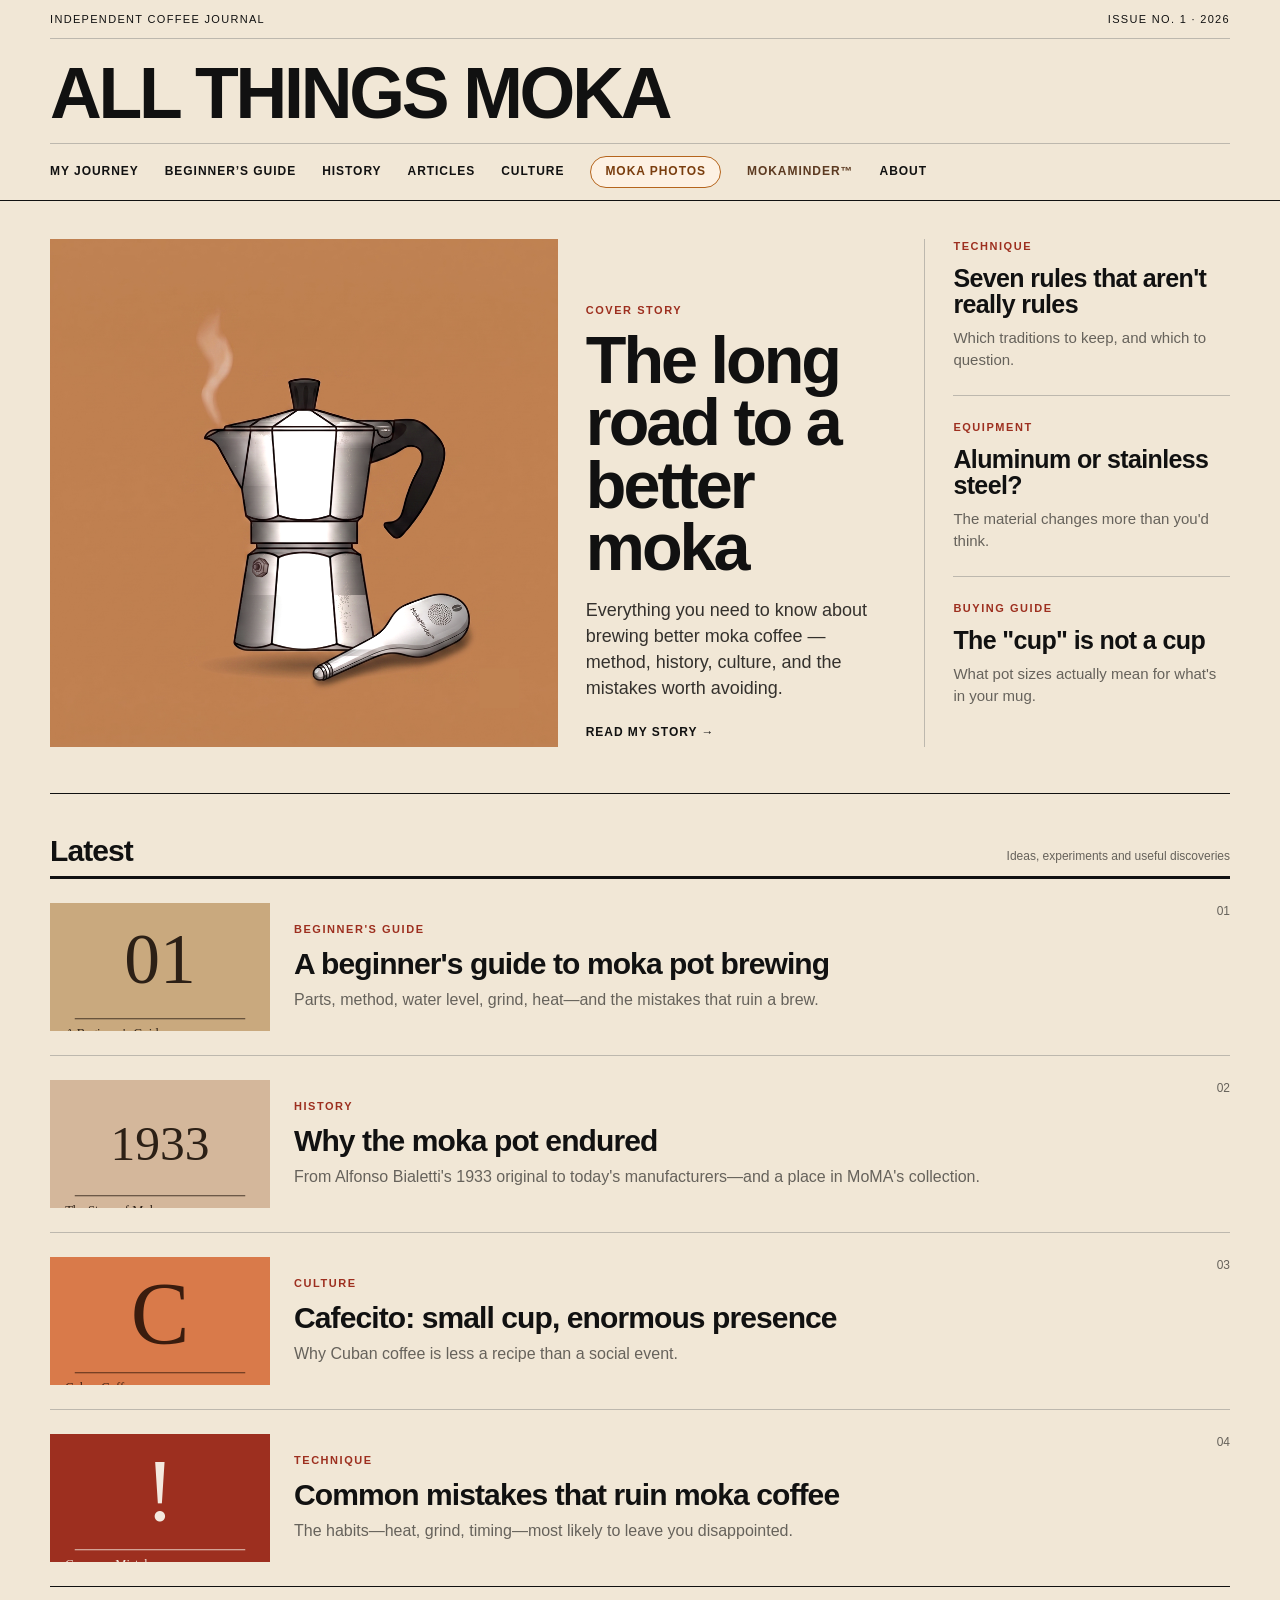
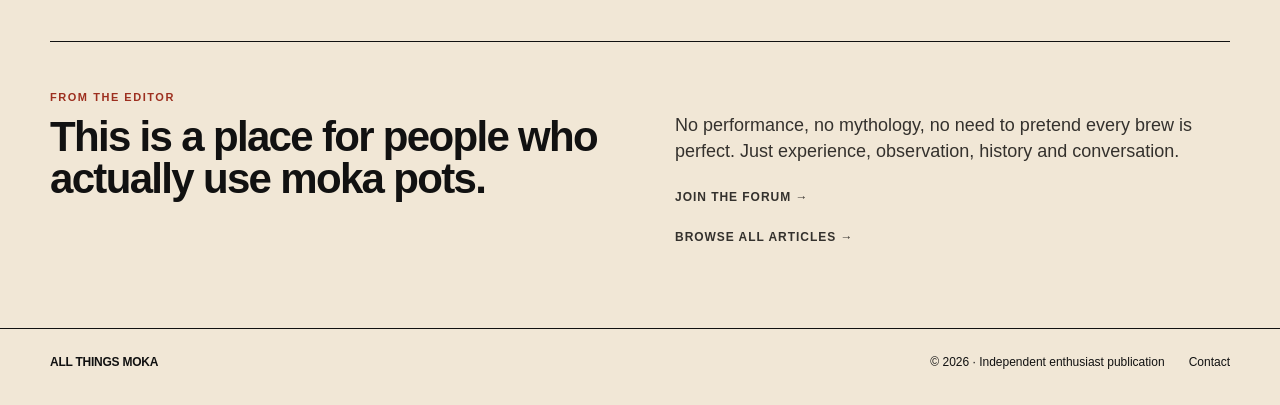
==== commit c0828a56: "index.html" ====
--- a/index.html
+++ b/index.html
@@ -11,8 +11,6 @@
   .nav-dropdown {
     position: relative;
     display: inline-flex;
-    align-items: center;
-    vertical-align: middle;
   }
   .nav-dropdown summary {
     cursor: pointer;
@@ -20,7 +18,8 @@
     display: inline-flex;
     align-items: center;
     line-height: 1;
-    padding: 8px 14px;
+    margin: 0;
+    padding: 6px 14px;
     border-radius: 999px;
     border: 1px solid #b5651d;
     font: inherit;
@@ -82,6 +81,7 @@
         <a href="https://www.flickr.com/photos/203706660@N04/albums/72177720329794274/" target="_blank" rel="noopener">🗄️ The 860-pot archive — one collector's Flickr catalog</a>
         <a href="https://eu.zonerama.com/NotaMokapot/Album/14996413" target="_blank" rel="noopener">🗃️ Moka Pot List — 855 more, on Zonerama</a>
         <a href="https://imgur.com/a/SKjTfQp" target="_blank" rel="noopener">📷 Pot Spotting — a growing photo album</a>
+        <a href="https://mymokahome.com" target="_blank" rel="noopener">🏺 Cool vintage pots — My Moka Home</a>
       </div>
     </details>
     <a href="https://mokaminder.com" target="_blank" rel="noopener" class="mokaminder-tab">MokaMinder™</a>
--- a/style.css
+++ b/style.css
@@ -16,7 +16,7 @@
 .masthead-top{display:flex;justify-content:space-between;padding:12px 0 10px;border-bottom:1px solid var(--rule);font-size:11px;letter-spacing:.12em;text-transform:uppercase}
 .brand-row{padding:22px 0 18px}
 .brand{display:inline-block;font-size:clamp(34px,5.6vw,72px);font-weight:900;letter-spacing:-.045em;line-height:.9}
-.nav{display:flex;gap:26px;flex-wrap:wrap;padding:12px 0;border-top:1px solid var(--rule);font-size:12px;font-weight:700;letter-spacing:.08em;text-transform:uppercase}
+.nav{display:flex;gap:26px;flex-wrap:wrap;align-items:center;padding:12px 0;border-top:1px solid var(--rule);font-size:12px;font-weight:700;letter-spacing:.08em;text-transform:uppercase}
 .nav a.mokaminder-tab{color:#5c3a21}
 .nav a:hover,.read-link:hover{color:var(--accent)}
 .lead-grid{display:grid;grid-template-columns:minmax(0,2.2fr) minmax(270px,.8fr);gap:34px;padding:38px 0 46px;border-bottom:1px solid var(--ink)}
